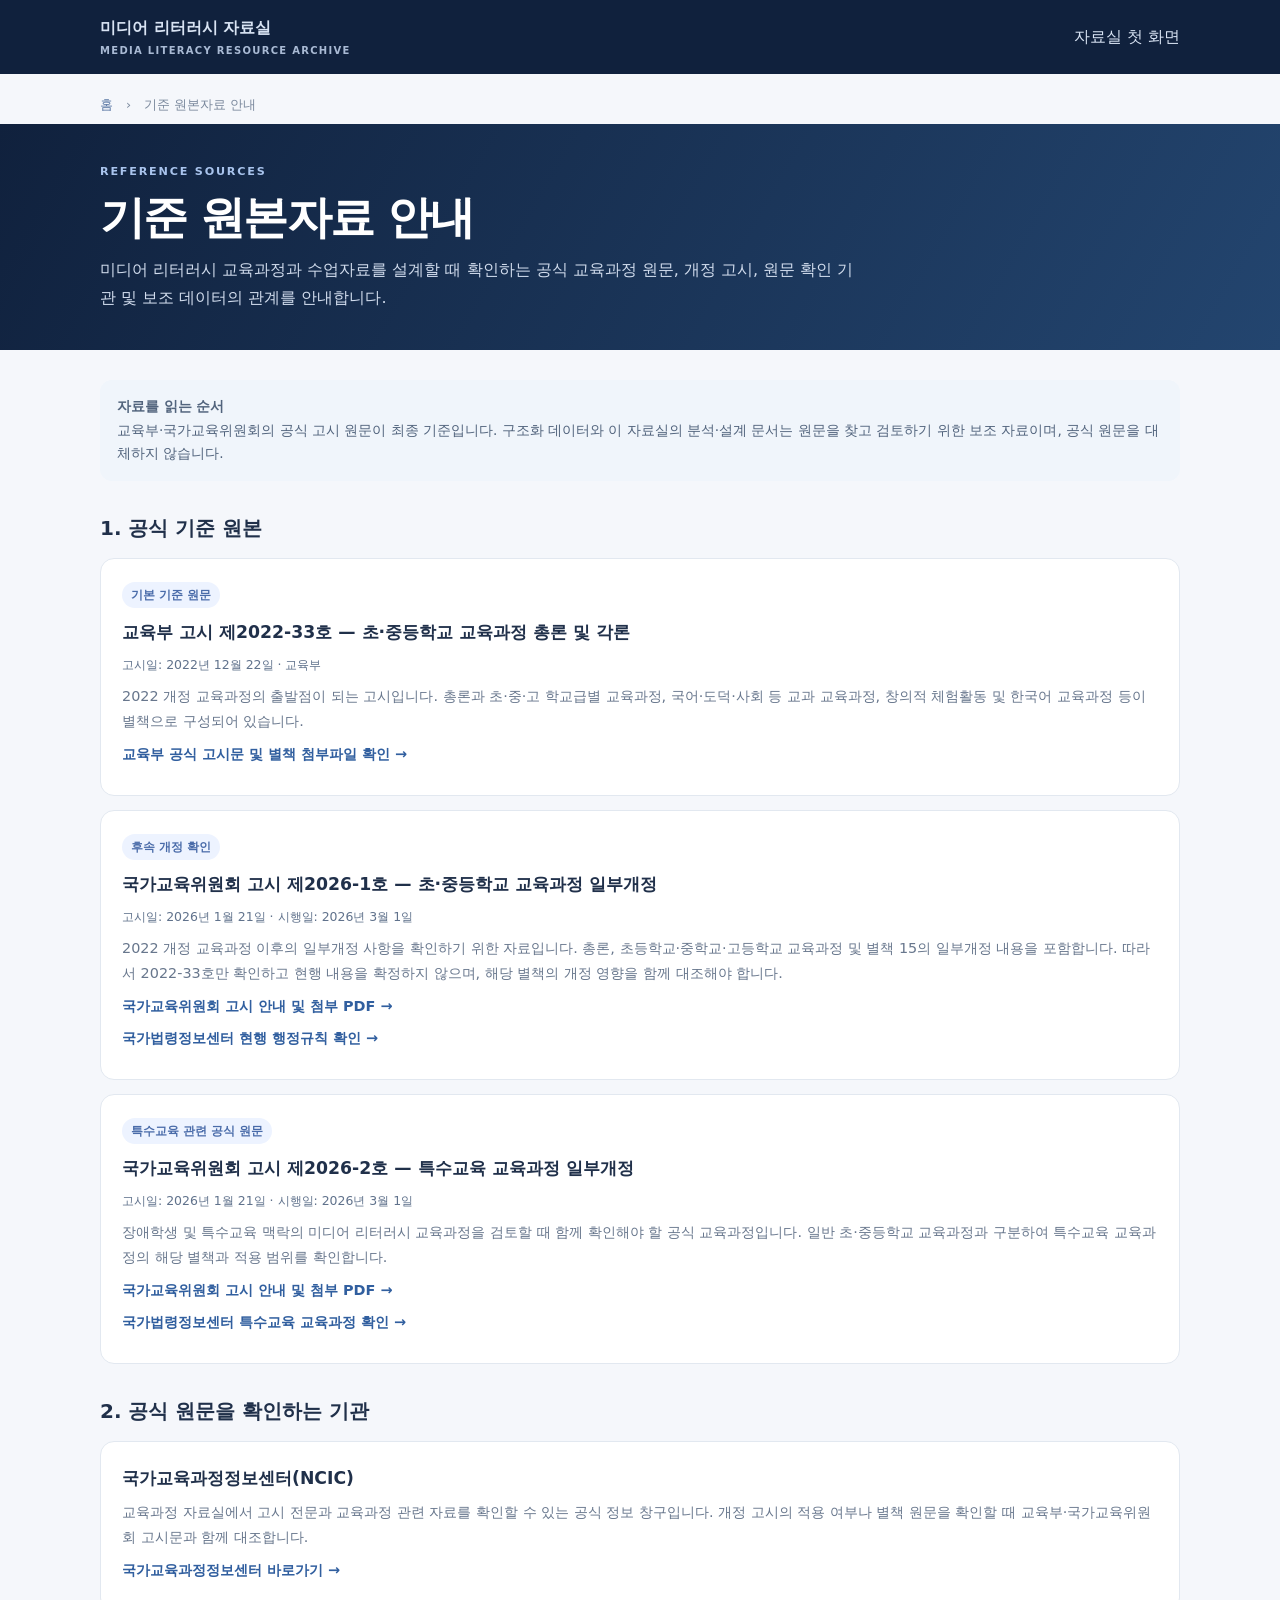
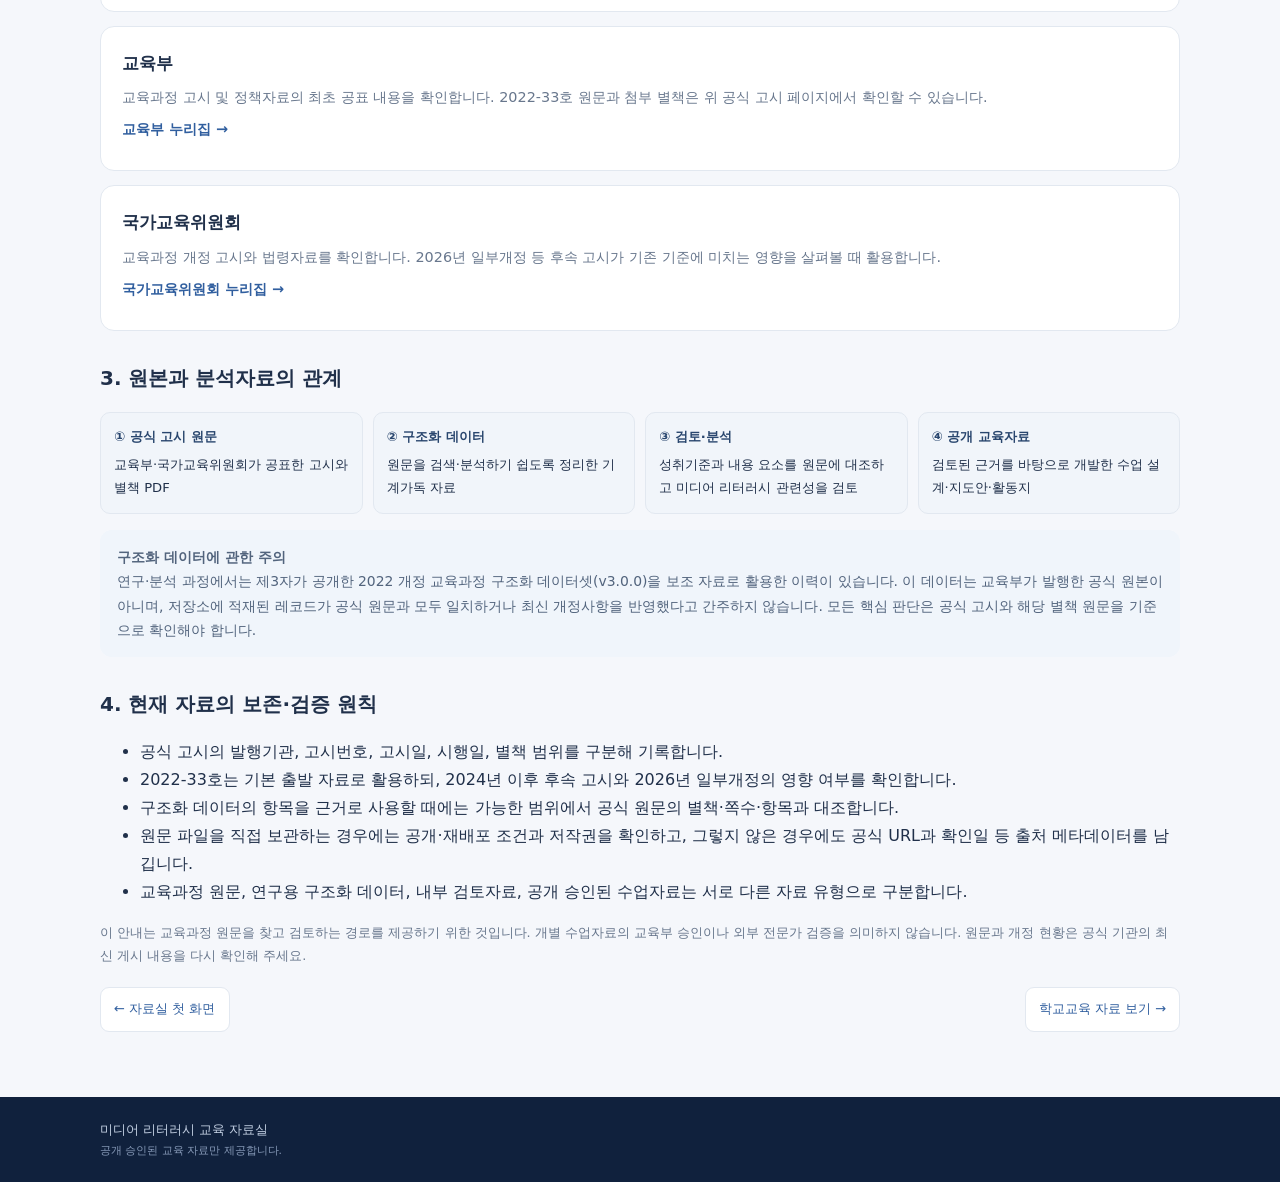
==== references/index.html @ e037495c "Add curriculum reference sources guide" ====
<!doctype html>
<html lang="ko">
<head>
<meta charset="utf-8">
<meta name="viewport" content="width=device-width,initial-scale=1">
<meta name="description" content="미디어 리터러시 교육자료 개발에 활용하는 2022 개정 교육과정 및 후속 개정 고시 등 기준 원본자료 안내">
<title>기준 원본자료 안내 | 미디어 리터러시 자료실</title>
<link rel="stylesheet" href="/assets/archive.css">
<style>
.ref-list{display:grid;gap:14px}.ref-item{background:#fff;border:1px solid var(--line);border-radius:14px;padding:21px}.ref-item h2{font-size:1.08rem;margin:0 0 7px}.ref-item p{margin:7px 0;color:var(--muted);font-size:.9rem}.ref-item .meta{font-size:.78rem;color:#60728c;margin-bottom:8px}.ref-item a{font-weight:700}.status{display:inline-block;border-radius:99px;padding:3px 9px;background:#edf3ff;color:#496ba9;font-size:.72rem;font-weight:750;margin-bottom:9px}.flow{display:grid;grid-template-columns:repeat(4,1fr);gap:10px;margin:16px 0}.flow div{background:#f1f5fa;border:1px solid var(--line);border-radius:10px;padding:13px;font-size:.82rem}.flow b{display:block;color:#29466e;margin-bottom:5px}.section-title{margin:30px 0 12px;font-size:1.25rem}.callout{padding:15px 17px;border-radius:12px;background:#f0f5fb;color:#52647d;font-size:.87rem;margin:15px 0}.small{font-size:.8rem;color:var(--muted)}@media(max-width:650px){.flow{grid-template-columns:1fr 1fr}}
</style>
</head>
<body>
<header class="top"><div class="wrap topin"><a class="brand" href="/">미디어 리터러시 자료실<small>MEDIA LITERACY RESOURCE ARCHIVE</small></a><a href="/">자료실 첫 화면</a></div></header>
<div class="wrap"><div class="crumb"><a href="/">홈</a>　›　기준 원본자료 안내</div></div>
<section class="hero"><div class="wrap"><div class="eyebrow">REFERENCE SOURCES</div><h1>기준 원본자료 안내</h1><p>미디어 리터러시 교육과정과 수업자료를 설계할 때 확인하는 공식 교육과정 원문, 개정 고시, 원문 확인 기관 및 보조 데이터의 관계를 안내합니다.</p></div></section>
<main class="main"><div class="wrap">
<div class="notice"><strong>자료를 읽는 순서</strong><br>교육부·국가교육위원회의 공식 고시 원문이 최종 기준입니다. 구조화 데이터와 이 자료실의 분석·설계 문서는 원문을 찾고 검토하기 위한 보조 자료이며, 공식 원문을 대체하지 않습니다.</div>
<h2 class="section-title">1. 공식 기준 원본</h2>
<div class="ref-list">
<article class="ref-item"><span class="status">기본 기준 원문</span><h2>교육부 고시 제2022-33호 — 초·중등학교 교육과정 총론 및 각론</h2><div class="meta">고시일: 2022년 12월 22일 · 교육부</div><p>2022 개정 교육과정의 출발점이 되는 고시입니다. 총론과 초·중·고 학교급별 교육과정, 국어·도덕·사회 등 교과 교육과정, 창의적 체험활동 및 한국어 교육과정 등이 별책으로 구성되어 있습니다.</p><p><a href="https://www.moe.go.kr/boardCnts/viewRenew.do?boardID=141&boardSeq=93458&lev=0&m=0302&s=moe" target="_blank" rel="noopener">교육부 공식 고시문 및 별책 첨부파일 확인 →</a></p></article>
<article class="ref-item"><span class="status">후속 개정 확인</span><h2>국가교육위원회 고시 제2026-1호 — 초·중등학교 교육과정 일부개정</h2><div class="meta">고시일: 2026년 1월 21일 · 시행일: 2026년 3월 1일</div><p>2022 개정 교육과정 이후의 일부개정 사항을 확인하기 위한 자료입니다. 총론, 초등학교·중학교·고등학교 교육과정 및 별책 15의 일부개정 내용을 포함합니다. 따라서 2022-33호만 확인하고 현행 내용을 확정하지 않으며, 해당 별책의 개정 영향을 함께 대조해야 합니다.</p><p><a href="https://www.ne.go.kr/user/bbs/BD_selectBbs.do?q_bbsDocNo=20260121102419070&q_bbsSn=1016" target="_blank" rel="noopener">국가교육위원회 고시 안내 및 첨부 PDF →</a></p><p><a href="https://www.law.go.kr/admRulInfoP.do?admRulSeq=2100000273516" target="_blank" rel="noopener">국가법령정보센터 현행 행정규칙 확인 →</a></p></article>
<article class="ref-item"><span class="status">특수교육 관련 공식 원문</span><h2>국가교육위원회 고시 제2026-2호 — 특수교육 교육과정 일부개정</h2><div class="meta">고시일: 2026년 1월 21일 · 시행일: 2026년 3월 1일</div><p>장애학생 및 특수교육 맥락의 미디어 리터러시 교육과정을 검토할 때 함께 확인해야 할 공식 교육과정입니다. 일반 초·중등학교 교육과정과 구분하여 특수교육 교육과정의 해당 별책과 적용 범위를 확인합니다.</p><p><a href="https://www.ne.go.kr/user/bbs/BD_selectBbs.do?q_bbsDocNo=20260121102419070&q_bbsSn=1016" target="_blank" rel="noopener">국가교육위원회 고시 안내 및 첨부 PDF →</a></p><p><a href="https://www.law.go.kr/admRulInfoP.do?admRulSeq=2100000273518" target="_blank" rel="noopener">국가법령정보센터 특수교육 교육과정 확인 →</a></p></article>
</div>
<h2 class="section-title">2. 공식 원문을 확인하는 기관</h2>
<div class="ref-list">
<article class="ref-item"><h2>국가교육과정정보센터(NCIC)</h2><p>교육과정 자료실에서 고시 전문과 교육과정 관련 자료를 확인할 수 있는 공식 정보 창구입니다. 개정 고시의 적용 여부나 별책 원문을 확인할 때 교육부·국가교육위원회 고시문과 함께 대조합니다.</p><p><a href="https://ncic.go.kr" target="_blank" rel="noopener">국가교육과정정보센터 바로가기 →</a></p></article>
<article class="ref-item"><h2>교육부</h2><p>교육과정 고시 및 정책자료의 최초 공표 내용을 확인합니다. 2022-33호 원문과 첨부 별책은 위 공식 고시 페이지에서 확인할 수 있습니다.</p><p><a href="https://www.moe.go.kr" target="_blank" rel="noopener">교육부 누리집 →</a></p></article>
<article class="ref-item"><h2>국가교육위원회</h2><p>교육과정 개정 고시와 법령자료를 확인합니다. 2026년 일부개정 등 후속 고시가 기존 기준에 미치는 영향을 살펴볼 때 활용합니다.</p><p><a href="https://www.ne.go.kr" target="_blank" rel="noopener">국가교육위원회 누리집 →</a></p></article>
</div>
<h2 class="section-title">3. 원본과 분석자료의 관계</h2>
<div class="flow">
<div><b>① 공식 고시 원문</b>교육부·국가교육위원회가 공표한 고시와 별책 PDF</div>
<div><b>② 구조화 데이터</b>원문을 검색·분석하기 쉽도록 정리한 기계가독 자료</div>
<div><b>③ 검토·분석</b>성취기준과 내용 요소를 원문에 대조하고 미디어 리터러시 관련성을 검토</div>
<div><b>④ 공개 교육자료</b>검토된 근거를 바탕으로 개발한 수업 설계·지도안·활동지</div>
</div>
<div class="callout"><strong>구조화 데이터에 관한 주의</strong><br>연구·분석 과정에서는 제3자가 공개한 2022 개정 교육과정 구조화 데이터셋(v3.0.0)을 보조 자료로 활용한 이력이 있습니다. 이 데이터는 교육부가 발행한 공식 원본이 아니며, 저장소에 적재된 레코드가 공식 원문과 모두 일치하거나 최신 개정사항을 반영했다고 간주하지 않습니다. 모든 핵심 판단은 공식 고시와 해당 별책 원문을 기준으로 확인해야 합니다.</div>
<h2 class="section-title">4. 현재 자료의 보존·검증 원칙</h2>
<ul>
<li>공식 고시의 발행기관, 고시번호, 고시일, 시행일, 별책 범위를 구분해 기록합니다.</li>
<li>2022-33호는 기본 출발 자료로 활용하되, 2024년 이후 후속 고시와 2026년 일부개정의 영향 여부를 확인합니다.</li>
<li>구조화 데이터의 항목을 근거로 사용할 때에는 가능한 범위에서 공식 원문의 별책·쪽수·항목과 대조합니다.</li>
<li>원문 파일을 직접 보관하는 경우에는 공개·재배포 조건과 저작권을 확인하고, 그렇지 않은 경우에도 공식 URL과 확인일 등 출처 메타데이터를 남깁니다.</li>
<li>교육과정 원문, 연구용 구조화 데이터, 내부 검토자료, 공개 승인된 수업자료는 서로 다른 자료 유형으로 구분합니다.</li>
</ul>
<p class="small">이 안내는 교육과정 원문을 찾고 검토하는 경로를 제공하기 위한 것입니다. 개별 수업자료의 교육부 승인이나 외부 전문가 검증을 의미하지 않습니다. 원문과 개정 현황은 공식 기관의 최신 게시 내용을 다시 확인해 주세요.</p>
<div class="docnav"><a href="/">← 자료실 첫 화면</a><a href="/categories/school.html">학교교육 자료 보기 →</a></div>
</div></main>
<footer class="foot"><div class="wrap">미디어 리터러시 교육 자료실<small>공개 승인된 교육 자료만 제공합니다.</small></div></footer>
</body></html>
---- assets/archive.css ----
:root{--navy:#10213d;--ink:#20304a;--muted:#68778d;--line:#e2e8f0;--paper:#f5f7fb}*{box-sizing:border-box}body{margin:0;background:var(--paper);color:var(--ink);font-family:system-ui,-apple-system,"Noto Sans KR",sans-serif;line-height:1.75}a{color:#315f9f;text-decoration:none}a:hover{text-decoration:underline}.wrap{width:min(1080px,calc(100% - 36px));margin:auto}.top{background:var(--navy);color:#eff4fb;padding:14px 0}.topin{display:flex;justify-content:space-between;align-items:center;gap:15px}.brand{font-weight:800;color:white}.brand small{display:block;font-size:10px;letter-spacing:.13em;color:#a9bad4}.top a{color:#d8e3f3}.crumb{font-size:.8rem;color:#7b899d;padding:20px 0 8px}.crumb a{color:#5876a3}.hero{background:linear-gradient(120deg,#10213d,#23456f);color:white;padding:38px 0}.eyebrow{font-size:.7rem;font-weight:850;letter-spacing:.16em;color:#a9c4ed}.hero h1{font-size:clamp(1.8rem,4vw,2.8rem);line-height:1.3;margin:8px 0;letter-spacing:-.04em}.hero p{color:#d1dced;margin:0;max-width:760px}.main{padding:30px 0 65px}.grid{display:grid;grid-template-columns:repeat(2,1fr);gap:14px}.card,.panel{background:white;border:1px solid var(--line);border-radius:15px;padding:22px}.card:hover{border-color:#bdcde8;box-shadow:0 12px 28px #20385d10}.card h2,.card h3{margin:0 0 6px;font-size:1.08rem}.card p{margin:0;color:var(--muted);font-size:.87rem}.tag{display:inline-block;background:#edf3ff;color:#496ba9;padding:4px 9px;border-radius:99px;font-size:.7rem;font-weight:750;margin-bottom:10px}.muted{color:var(--muted)}.doc-layout{display:grid;grid-template-columns:245px minmax(0,1fr);gap:20px;align-items:start}.toc{position:sticky;top:15px;background:white;border:1px solid var(--line);border-radius:14px;padding:18px;max-height:calc(100vh - 30px);overflow:auto}.toc h2{font-size:.9rem;margin:0 0 10px}.toc a{display:block;font-size:.78rem;color:#596b83;padding:4px 0;line-height:1.45}.toc a.sub{padding-left:12px}.document{background:white;border:1px solid var(--line);border-radius:16px;padding:clamp(20px,4vw,42px);min-width:0}.document h1{font-size:1.75rem;line-height:1.35;margin:0 0 22px}.document h2{font-size:1.35rem;margin:2.1em 0 .65em;padding-bottom:9px;border-bottom:1px solid var(--line)}.document h3{font-size:1.08rem;margin:1.7em 0 .5em}.document p{margin:.65em 0}.document ul,.document ol{padding-left:1.5em}.document li{margin:.35em 0}.document blockquote{margin:18px 0;padding:14px 17px;border-left:4px solid #8ba7d8;background:#f2f6fc;color:#52647d;border-radius:0 9px 9px 0}.document strong{color:#233b5d}.document code{background:#f0f3f8;padding:2px 5px;border-radius:5px}.document hr{border:0;border-top:1px solid var(--line);margin:28px 0}.table-wrap{overflow-x:auto;margin:17px 0;border:1px solid var(--line);border-radius:10px}table{border-collapse:collapse;width:100%;font-size:.84rem;min-width:580px}th,td{padding:10px 12px;text-align:left;vertical-align:top;border-bottom:1px solid var(--line)}th{background:#edf2f8;color:#2d4568}tr:last-child td{border-bottom:0}.doc-meta{font-size:.8rem;color:var(--muted);border-bottom:1px solid var(--line);padding-bottom:16px;margin-bottom:22px}.docnav{display:flex;justify-content:space-between;gap:12px;margin-top:20px}.docnav a{padding:10px 13px;border:1px solid var(--line);border-radius:9px;background:white;font-size:.82rem}.notice{background:#f0f5fb;border-radius:12px;padding:15px 17px;color:#52647d;font-size:.85rem;margin-bottom:18px}.foot{background:var(--navy);color:#c0cde0;padding:22px 0;font-size:.8rem}.foot small{display:block;color:#879ab8}@media(max-width:800px){.doc-layout{grid-template-columns:1fr}.toc{position:static;max-height:none}.grid{grid-template-columns:1fr}}@media(max-width:520px){.document{padding:18px}.document h1{font-size:1.45rem}.topin{align-items:flex-start;flex-direction:column}.hero{padding:28px 0}.docnav{flex-direction:column}}
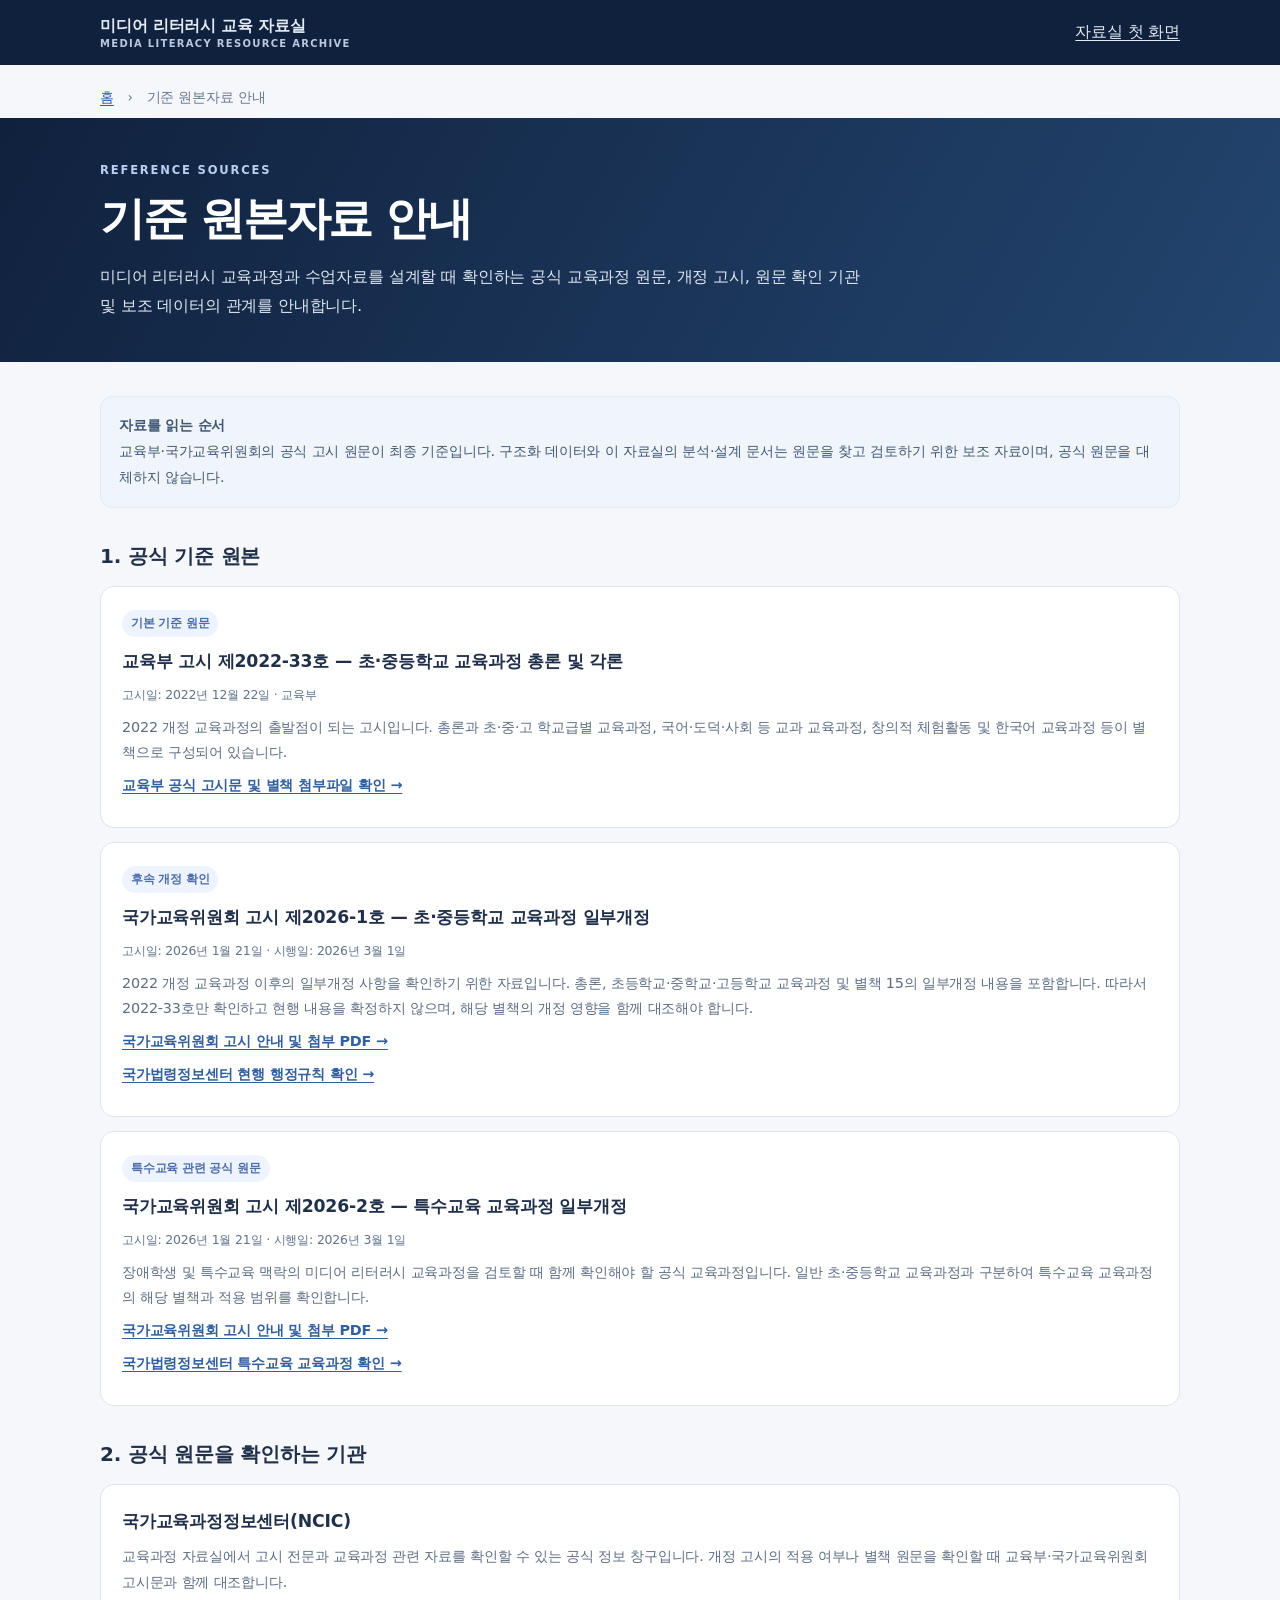
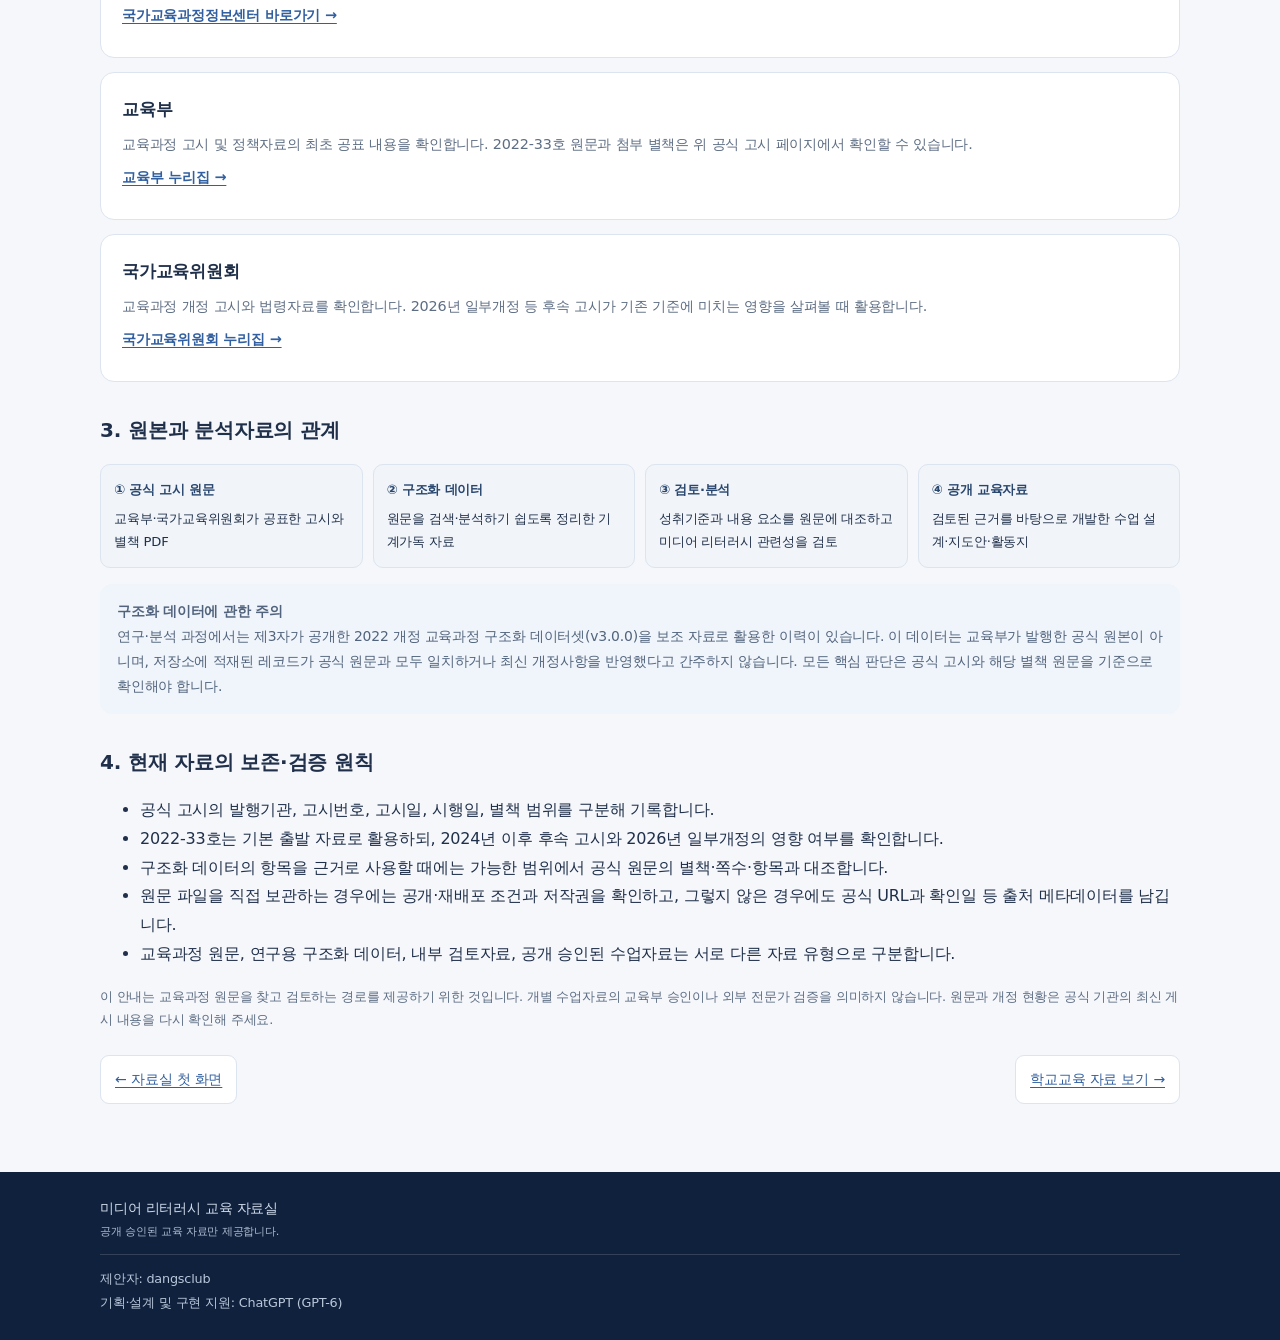
==== commit aaf37284: "Unify public archive site title" ====
--- a/references/index.html
+++ b/references/index.html
@@ -11,7 +11,7 @@
 </style>
 </head>
 <body>
-<header class="top"><div class="wrap topin"><a class="brand" href="/">미디어 리터러시 자료실<small>MEDIA LITERACY RESOURCE ARCHIVE</small></a><a href="/">자료실 첫 화면</a></div></header>
+<header class="top"><div class="wrap topin"><a class="brand" href="/">미디어 리터러시 교육 자료실<small>MEDIA LITERACY RESOURCE ARCHIVE</small></a><a href="/">자료실 첫 화면</a></div></header>
 <div class="wrap"><div class="crumb"><a href="/">홈</a>　›　기준 원본자료 안내</div></div>
 <section class="hero"><div class="wrap"><div class="eyebrow">REFERENCE SOURCES</div><h1>기준 원본자료 안내</h1><p>미디어 리터러시 교육과정과 수업자료를 설계할 때 확인하는 공식 교육과정 원문, 개정 고시, 원문 확인 기관 및 보조 데이터의 관계를 안내합니다.</p></div></section>
 <main class="main"><div class="wrap">
--- a/assets/archive.css
+++ b/assets/archive.css
@@ -1 +1 @@
-:root{--navy:#10213d;--ink:#20304a;--muted:#68778d;--line:#e2e8f0;--paper:#f5f7fb}*{box-sizing:border-box}body{margin:0;background:var(--paper);color:var(--ink);font-family:system-ui,-apple-system,"Noto Sans KR",sans-serif;line-height:1.75}a{color:#315f9f;text-decoration:none}a:hover{text-decoration:underline}.wrap{width:min(1080px,calc(100% - 36px));margin:auto}.top{background:var(--navy);color:#eff4fb;padding:14px 0}.topin{display:flex;justify-content:space-between;align-items:center;gap:15px}.brand{font-weight:800;color:white}.brand small{display:block;font-size:10px;letter-spacing:.13em;color:#a9bad4}.top a{color:#d8e3f3}.crumb{font-size:.8rem;color:#7b899d;padding:20px 0 8px}.crumb a{color:#5876a3}.hero{background:linear-gradient(120deg,#10213d,#23456f);color:white;padding:38px 0}.eyebrow{font-size:.7rem;font-weight:850;letter-spacing:.16em;color:#a9c4ed}.hero h1{font-size:clamp(1.8rem,4vw,2.8rem);line-height:1.3;margin:8px 0;letter-spacing:-.04em}.hero p{color:#d1dced;margin:0;max-width:760px}.main{padding:30px 0 65px}.grid{display:grid;grid-template-columns:repeat(2,1fr);gap:14px}.card,.panel{background:white;border:1px solid var(--line);border-radius:15px;padding:22px}.card:hover{border-color:#bdcde8;box-shadow:0 12px 28px #20385d10}.card h2,.card h3{margin:0 0 6px;font-size:1.08rem}.card p{margin:0;color:var(--muted);font-size:.87rem}.tag{display:inline-block;background:#edf3ff;color:#496ba9;padding:4px 9px;border-radius:99px;font-size:.7rem;font-weight:750;margin-bottom:10px}.muted{color:var(--muted)}.doc-layout{display:grid;grid-template-columns:245px minmax(0,1fr);gap:20px;align-items:start}.toc{position:sticky;top:15px;background:white;border:1px solid var(--line);border-radius:14px;padding:18px;max-height:calc(100vh - 30px);overflow:auto}.toc h2{font-size:.9rem;margin:0 0 10px}.toc a{display:block;font-size:.78rem;color:#596b83;padding:4px 0;line-height:1.45}.toc a.sub{padding-left:12px}.document{background:white;border:1px solid var(--line);border-radius:16px;padding:clamp(20px,4vw,42px);min-width:0}.document h1{font-size:1.75rem;line-height:1.35;margin:0 0 22px}.document h2{font-size:1.35rem;margin:2.1em 0 .65em;padding-bottom:9px;border-bottom:1px solid var(--line)}.document h3{font-size:1.08rem;margin:1.7em 0 .5em}.document p{margin:.65em 0}.document ul,.document ol{padding-left:1.5em}.document li{margin:.35em 0}.document blockquote{margin:18px 0;padding:14px 17px;border-left:4px solid #8ba7d8;background:#f2f6fc;color:#52647d;border-radius:0 9px 9px 0}.document strong{color:#233b5d}.document code{background:#f0f3f8;padding:2px 5px;border-radius:5px}.document hr{border:0;border-top:1px solid var(--line);margin:28px 0}.table-wrap{overflow-x:auto;margin:17px 0;border:1px solid var(--line);border-radius:10px}table{border-collapse:collapse;width:100%;font-size:.84rem;min-width:580px}th,td{padding:10px 12px;text-align:left;vertical-align:top;border-bottom:1px solid var(--line)}th{background:#edf2f8;color:#2d4568}tr:last-child td{border-bottom:0}.doc-meta{font-size:.8rem;color:var(--muted);border-bottom:1px solid var(--line);padding-bottom:16px;margin-bottom:22px}.docnav{display:flex;justify-content:space-between;gap:12px;margin-top:20px}.docnav a{padding:10px 13px;border:1px solid var(--line);border-radius:9px;background:white;font-size:.82rem}.notice{background:#f0f5fb;border-radius:12px;padding:15px 17px;color:#52647d;font-size:.85rem;margin-bottom:18px}.foot{background:var(--navy);color:#c0cde0;padding:22px 0;font-size:.8rem}.foot small{display:block;color:#879ab8}@media(max-width:800px){.doc-layout{grid-template-columns:1fr}.toc{position:static;max-height:none}.grid{grid-template-columns:1fr}}@media(max-width:520px){.document{padding:18px}.document h1{font-size:1.45rem}.topin{align-items:flex-start;flex-direction:column}.hero{padding:28px 0}.docnav{flex-direction:column}}+:root{--navy:#10213d;--ink:#20304a;--muted:#5d6d83;--line:#dce4ef;--paper:#f5f7fb;--blue:#315f9f;--focus:#f0a51b}*{box-sizing:border-box}html{scroll-behavior:smooth;scroll-padding-top:18px}body{margin:0;background:var(--paper);color:var(--ink);font-family:system-ui,-apple-system,"Noto Sans KR",sans-serif;font-size:16px;line-height:1.8;letter-spacing:-.012em}a{color:var(--blue);text-decoration:underline;text-underline-offset:3px;text-decoration-thickness:1px}a:hover{text-decoration-thickness:2px}a:focus-visible,button:focus-visible,input:focus-visible{outline:3px solid var(--focus);outline-offset:3px}.skip-link{position:absolute;left:12px;top:-60px;background:#fff;color:var(--navy);padding:10px 14px;border-radius:8px;z-index:20}.skip-link:focus{top:10px}.wrap{width:min(1080px,calc(100% - 40px));margin:auto}.top{background:var(--navy);color:#eff4fb;padding:15px 0}.topin{display:flex;justify-content:space-between;align-items:center;gap:15px}.brand{font-weight:800;color:white;text-decoration:none;line-height:1.35}.brand small{display:block;font-size:10px;letter-spacing:.13em;color:#b8c8df}.top a{color:#e2eaf5}.crumb{font-size:.85rem;color:#687991;padding:20px 0 8px}.crumb a{color:#315f9f}.hero{background:linear-gradient(120deg,#10213d,#23456f);color:white;padding:42px 0}.eyebrow{font-size:.72rem;font-weight:850;letter-spacing:.16em;color:#b9d0f2}.hero h1{font-size:clamp(1.9rem,4vw,2.8rem);line-height:1.35;margin:9px 0 12px;letter-spacing:-.045em}.hero p{color:#e0e8f4;margin:0;max-width:760px;font-size:1.02rem}.main{padding:34px 0 68px}.grid{display:grid;grid-template-columns:repeat(2,minmax(0,1fr));gap:16px}.card,.panel{background:white;border:1px solid var(--line);border-radius:16px;padding:24px}.card{display:block;color:inherit;text-decoration:none;min-width:0;transition:border-color .15s,box-shadow .15s,transform .15s}.card:hover{border-color:#9fb6d8;box-shadow:0 10px 26px #20385d12;transform:translateY(-2px);text-decoration:none}.card:focus-visible{outline:3px solid var(--focus);outline-offset:3px}.card h2,.card h3{margin:0 0 7px;font-size:1.15rem;line-height:1.45;color:#203b60}.card p{margin:0;color:var(--muted);font-size:.94rem;line-height:1.7}.tag{display:inline-block;background:#edf3ff;color:#365d98;padding:4px 10px;border-radius:99px;font-size:.72rem;font-weight:750;margin-bottom:11px;letter-spacing:.025em}.muted{color:var(--muted)}.doc-layout{display:grid;grid-template-columns:245px minmax(0,1fr);gap:22px;align-items:start}.toc{position:sticky;top:15px;background:white;border:1px solid var(--line);border-radius:14px;padding:19px;max-height:calc(100vh - 30px);overflow:auto}.toc h2{font-size:.95rem;margin:0 0 12px}.toc a{display:block;font-size:.86rem;color:#425d83;padding:6px 0;line-height:1.5}.toc a.sub{padding-left:14px}.document{background:white;border:1px solid var(--line);border-radius:16px;padding:clamp(22px,4vw,44px);min-width:0;font-size:1rem;line-height:1.85;overflow-wrap:anywhere}.document h1{font-size:1.8rem;line-height:1.4;margin:0 0 24px}.document h2{font-size:1.4rem;line-height:1.5;margin:2.1em 0 .7em;padding-bottom:10px;border-bottom:1px solid var(--line)}.document h3{font-size:1.13rem;line-height:1.55;margin:1.7em 0 .55em}.document p{margin:.8em 0}.document ul,.document ol{padding-left:1.55em}.document li{margin:.4em 0}.document blockquote{margin:20px 0;padding:15px 18px;border-left:4px solid #8ba7d8;background:#f2f6fc;color:#425873;border-radius:0 9px 9px 0}.document strong{color:#233b5d}.document code{background:#f0f3f8;padding:2px 5px;border-radius:5px}.document hr{border:0;border-top:1px solid var(--line);margin:30px 0}.table-wrap{overflow-x:auto;margin:18px 0;border:1px solid var(--line);border-radius:10px;max-width:100%}table{border-collapse:collapse;width:100%;font-size:.9rem;min-width:560px}th,td{padding:11px 13px;text-align:left;vertical-align:top;border-bottom:1px solid var(--line)}th{background:#edf2f8;color:#2d4568}tr:last-child td{border-bottom:0}.doc-meta{font-size:.86rem;color:var(--muted);border-bottom:1px solid var(--line);padding-bottom:17px;margin-bottom:24px}.docnav{display:flex;justify-content:space-between;gap:12px;margin-top:24px}.docnav a{padding:11px 14px;border:1px solid var(--line);border-radius:9px;background:white;font-size:.88rem}.notice{background:#f0f5fb;border:1px solid #e1eaf5;border-radius:12px;padding:16px 18px;color:#425873;font-size:.9rem;margin-bottom:20px}.foot{background:var(--navy);color:#d0daea;padding:24px 0;font-size:.85rem}.foot small{display:block;color:#aebdd2}.foot .wrap::after{content:"제안자: dangsclub\A기획·설계 및 구현 지원: ChatGPT (GPT-6)";display:block;white-space:pre-line;color:#b9c7da;font-size:.8rem;line-height:1.9;margin-top:13px;padding-top:12px;border-top:1px solid #ffffff25}.homehero{padding:60px 0}.homehero h1{font-size:clamp(2.15rem,5vw,3.6rem);letter-spacing:-.05em;line-height:1.3}.homegrid{display:grid;grid-template-columns:repeat(2,minmax(0,1fr));gap:16px}.homecard{padding:25px;min-height:175px}.homecard h2{font-size:1.22rem}.principle{background:#edf3fa;border:1px solid #e1eaf5;border-radius:13px;padding:18px 20px;margin-top:22px;color:#435873;font-size:.9rem}.home-tools{display:flex;align-items:center;gap:12px;flex-wrap:wrap;margin:0 0 20px}.home-tools label{font-weight:700}.home-tools input{flex:1;min-width:220px;padding:12px 14px;border:1px solid #b9c7d9;border-radius:10px;font:inherit;background:#fff;color:var(--ink)}.section-heading{margin:32px 0 14px;font-size:1.35rem;line-height:1.45}.quicklinks{display:flex;flex-wrap:wrap;gap:9px;margin:14px 0 24px}.quicklinks a{display:inline-block;background:white;border:1px solid var(--line);border-radius:9px;padding:9px 13px;font-size:.9rem;font-weight:650;text-decoration:none}.quicklinks a:hover{border-color:#9fb6d8;background:#fafdff}.empty-search{display:none;background:#fff;border:1px dashed #b9c7d9;border-radius:12px;padding:18px;color:var(--muted)}@media(max-width:800px){.doc-layout{grid-template-columns:1fr}.toc{position:static;max-height:none}.grid,.homegrid{grid-template-columns:1fr}}@media(max-width:520px){body{font-size:16px}.wrap{width:min(100% - 30px,1080px)}.document{padding:20px 17px}.document h1{font-size:1.5rem}.topin{align-items:flex-start;flex-direction:column;gap:7px}.hero{padding:32px 0}.homehero{padding:43px 0}.homecard{min-height:0}.docnav{flex-direction:column}.docnav a{text-align:center}.home-tools input{min-width:100%;width:100%}}@media(prefers-reduced-motion:reduce){html{scroll-behavior:auto}*,*::before,*::after{transition:none!important;animation:none!important}}
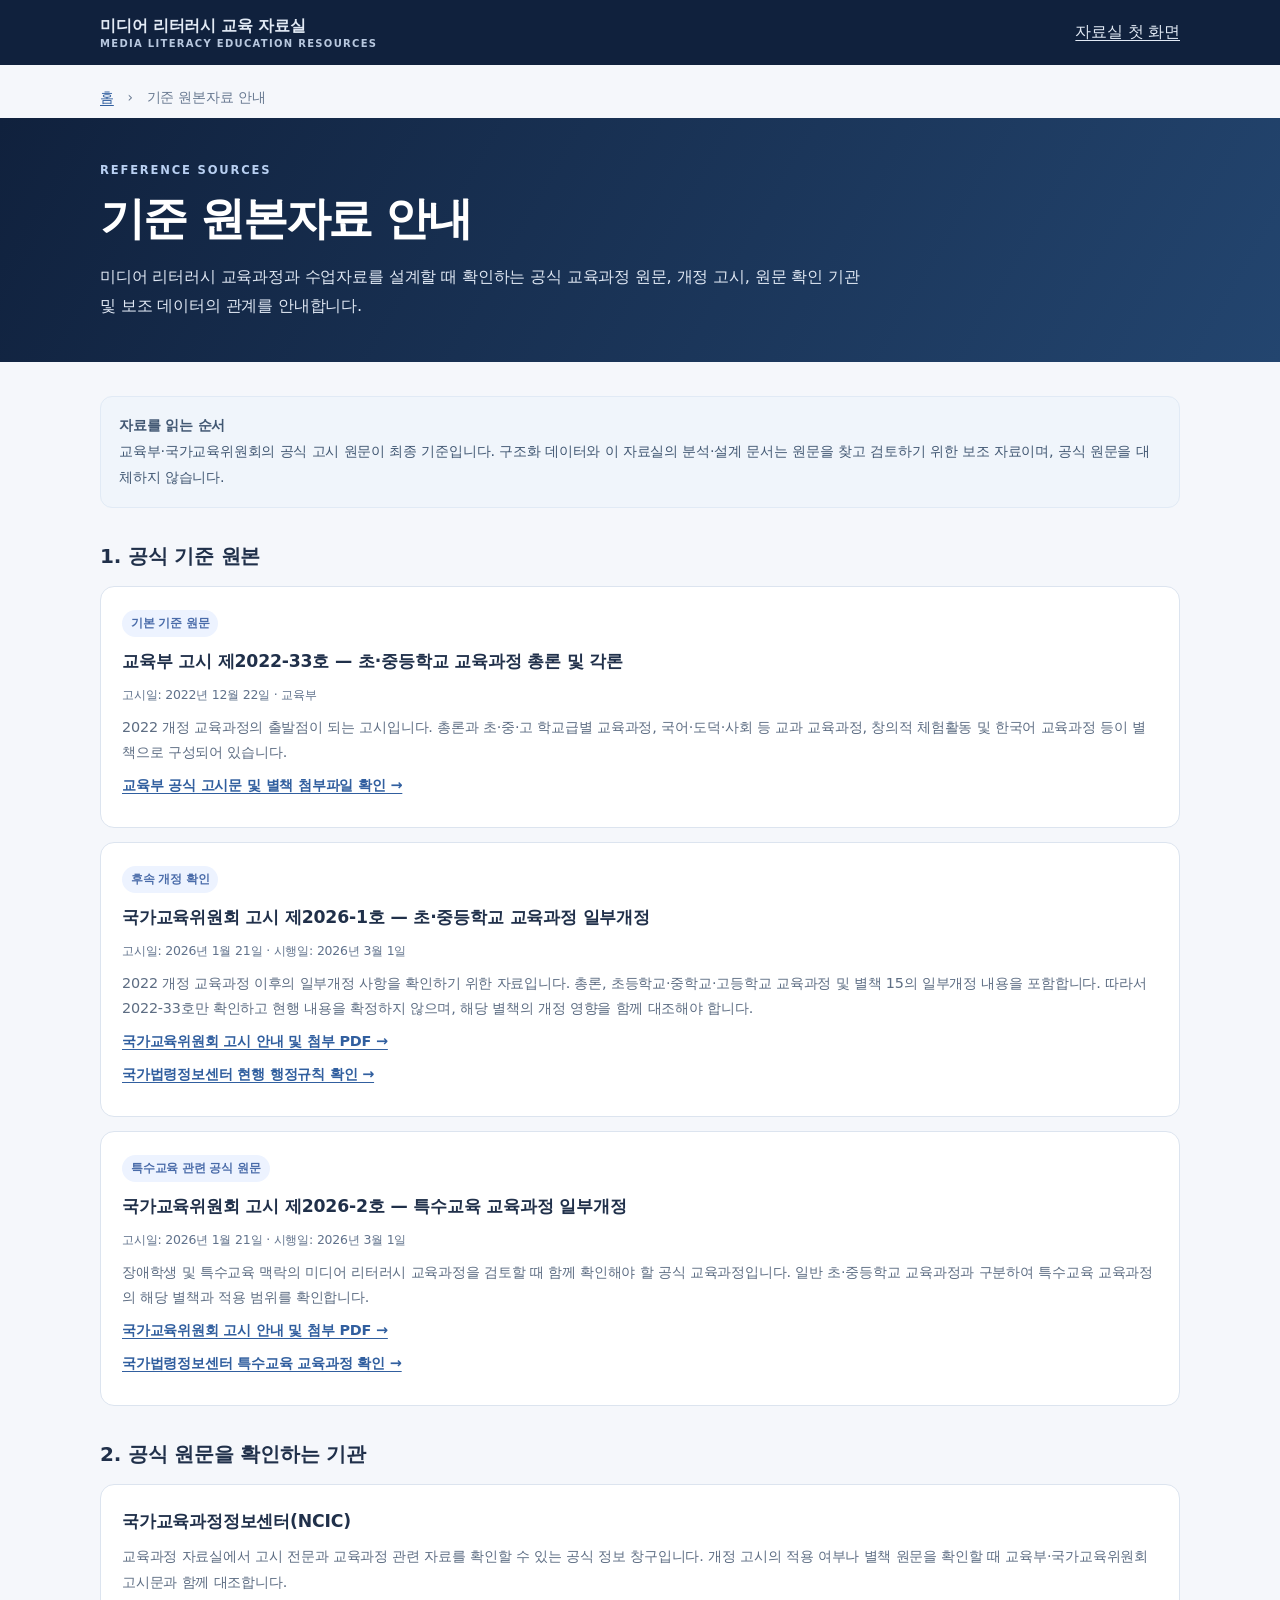
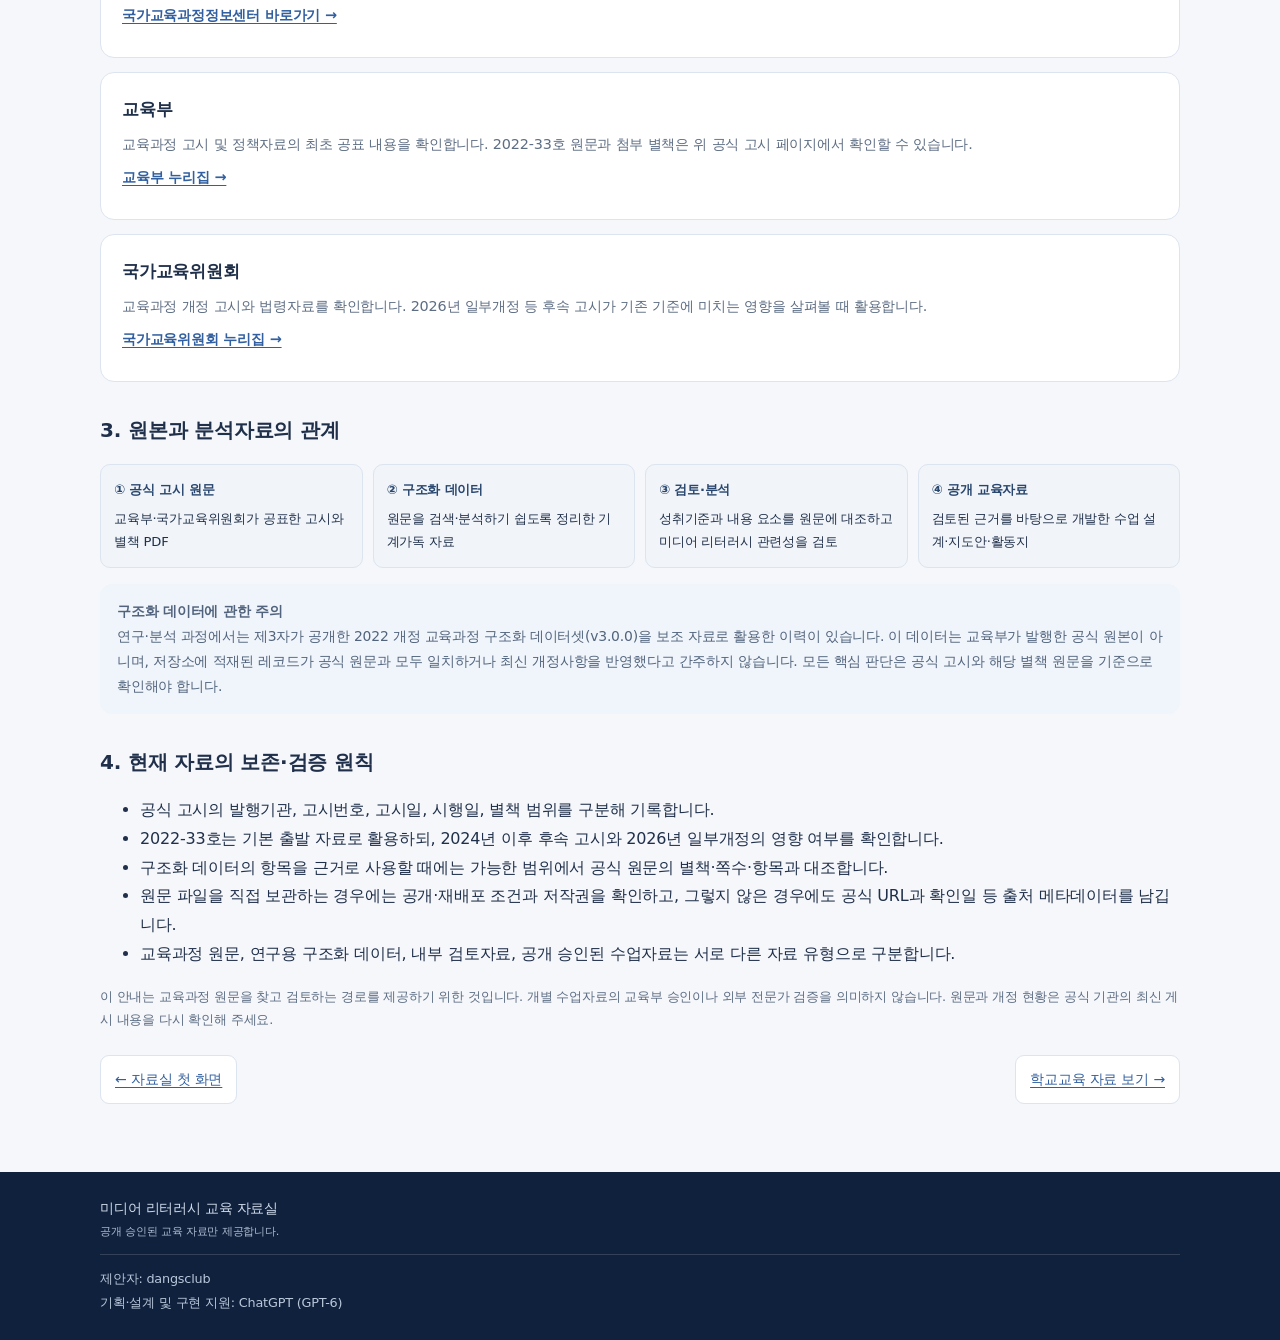
==== commit 9235bb60: "자료실 명칭에서 아카이브 표현 정리" ====
--- a/references/index.html
+++ b/references/index.html
@@ -11,7 +11,7 @@
 </style>
 </head>
 <body>
-<header class="top"><div class="wrap topin"><a class="brand" href="/">미디어 리터러시 교육 자료실<small>MEDIA LITERACY RESOURCE ARCHIVE</small></a><a href="/">자료실 첫 화면</a></div></header>
+<header class="top"><div class="wrap topin"><a class="brand" href="/">미디어 리터러시 교육 자료실<small>MEDIA LITERACY EDUCATION RESOURCES</small></a><a href="/">자료실 첫 화면</a></div></header>
 <div class="wrap"><div class="crumb"><a href="/">홈</a>　›　기준 원본자료 안내</div></div>
 <section class="hero"><div class="wrap"><div class="eyebrow">REFERENCE SOURCES</div><h1>기준 원본자료 안내</h1><p>미디어 리터러시 교육과정과 수업자료를 설계할 때 확인하는 공식 교육과정 원문, 개정 고시, 원문 확인 기관 및 보조 데이터의 관계를 안내합니다.</p></div></section>
 <main class="main"><div class="wrap">
